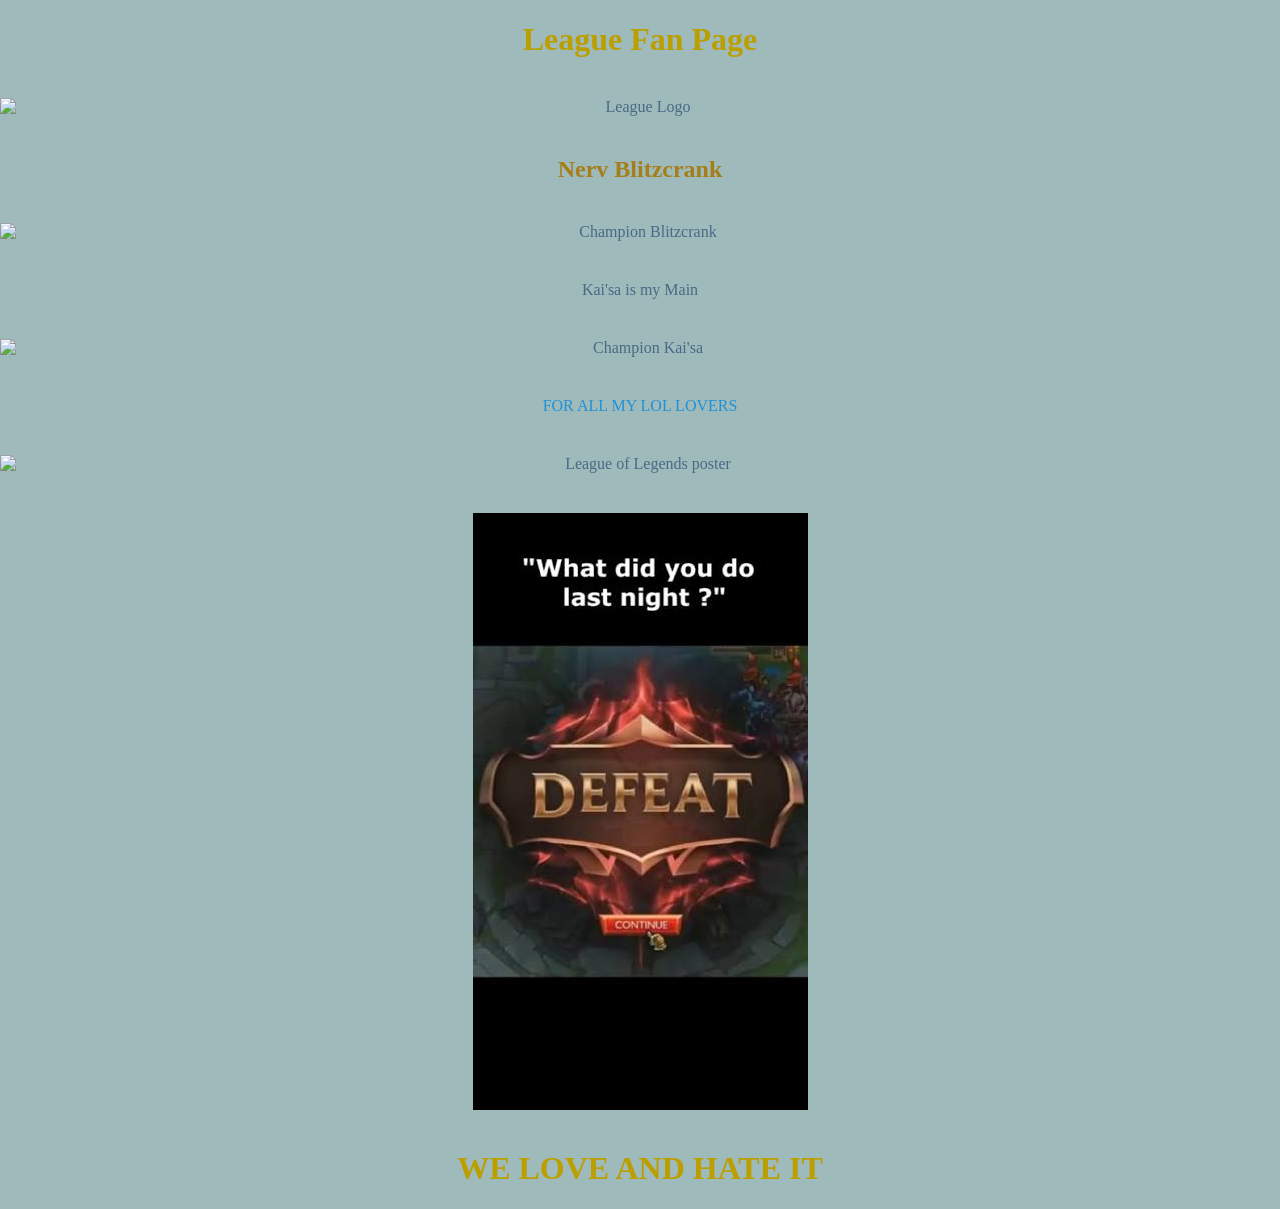
==== index.html @ 44a2ebea "Aktueller stand hochladen" ====
<!DOCTYPE html>
<html lang="en">

<head>
    <meta charset="UTF-8">
    <meta name="viewport" content="width=device-width, initial-scale=1.0">
    <title>LOL FANBOY</title>
    <link rel="stylesheet" href="style.css">
</head>

<body>
    <h1>League Fan Page</h1><img src="https://www.pngarts.com/files/4/League-of-Legends-Logo-PNG-Image-Background.png"
        alt="League Logo">
    <h2>Nerv Blitzcrank</h2>
    <img class="fullscreen"
        src="https://raw.communitydragon.org/16.21/plugins/rcp-be-lol-game-data/global/default/assets/characters/blitzcrank/skins/skin01/images/blitzcrank_splash_centered_1.jpg"
        alt="Champion Blitzcrank">

    <body>
        Kai'sa is my Main
    </body>
    <img class="fullscreen" src="https://ddragon.leagueoflegends.com/cdn/img/champion/splash/Kaisa_16.jpg"
        alt="Champion Kai'sa">
    <footer>FOR ALL MY LOL LOVERS</footer>
    <img class="fullscreen" src="https://static.posters.cz/image/hp/60678.jpg" alt="League of Legends poster">

    <img src="image/images.jpeg" alt="League Defeat">
    <H1>WE LOVE AND HATE IT</H1>
</body>

</html>
---- style.css ----
p {
    color: grey
}

h1 {
    color: rgb(187, 159, 1);
}

h2 {
    color: rgb(166, 126, 25);
}

footer {
    color: rgb(33, 145, 214);
}

body {
    background-color: rgb(159, 186, 186);
}

body {
    color: rgb(71, 106, 134);
}


body {
    margin: 0;
    text-align: center;
}


img {
    display: block;
    max-width: 100%;
    height: auto;
    margin: 0 auto;
}


img.fullscreen {
    width: 100%;
}

img {
    margin-bottom: 40px;
}

img {
    margin-top: 40px;
}

@font-face {
    font-family: 'MeineSchrift';
    src: url('fonts/meine-schrift.woff2') format('woff2');
    font-weight: normal;
    font-style: normal;
}
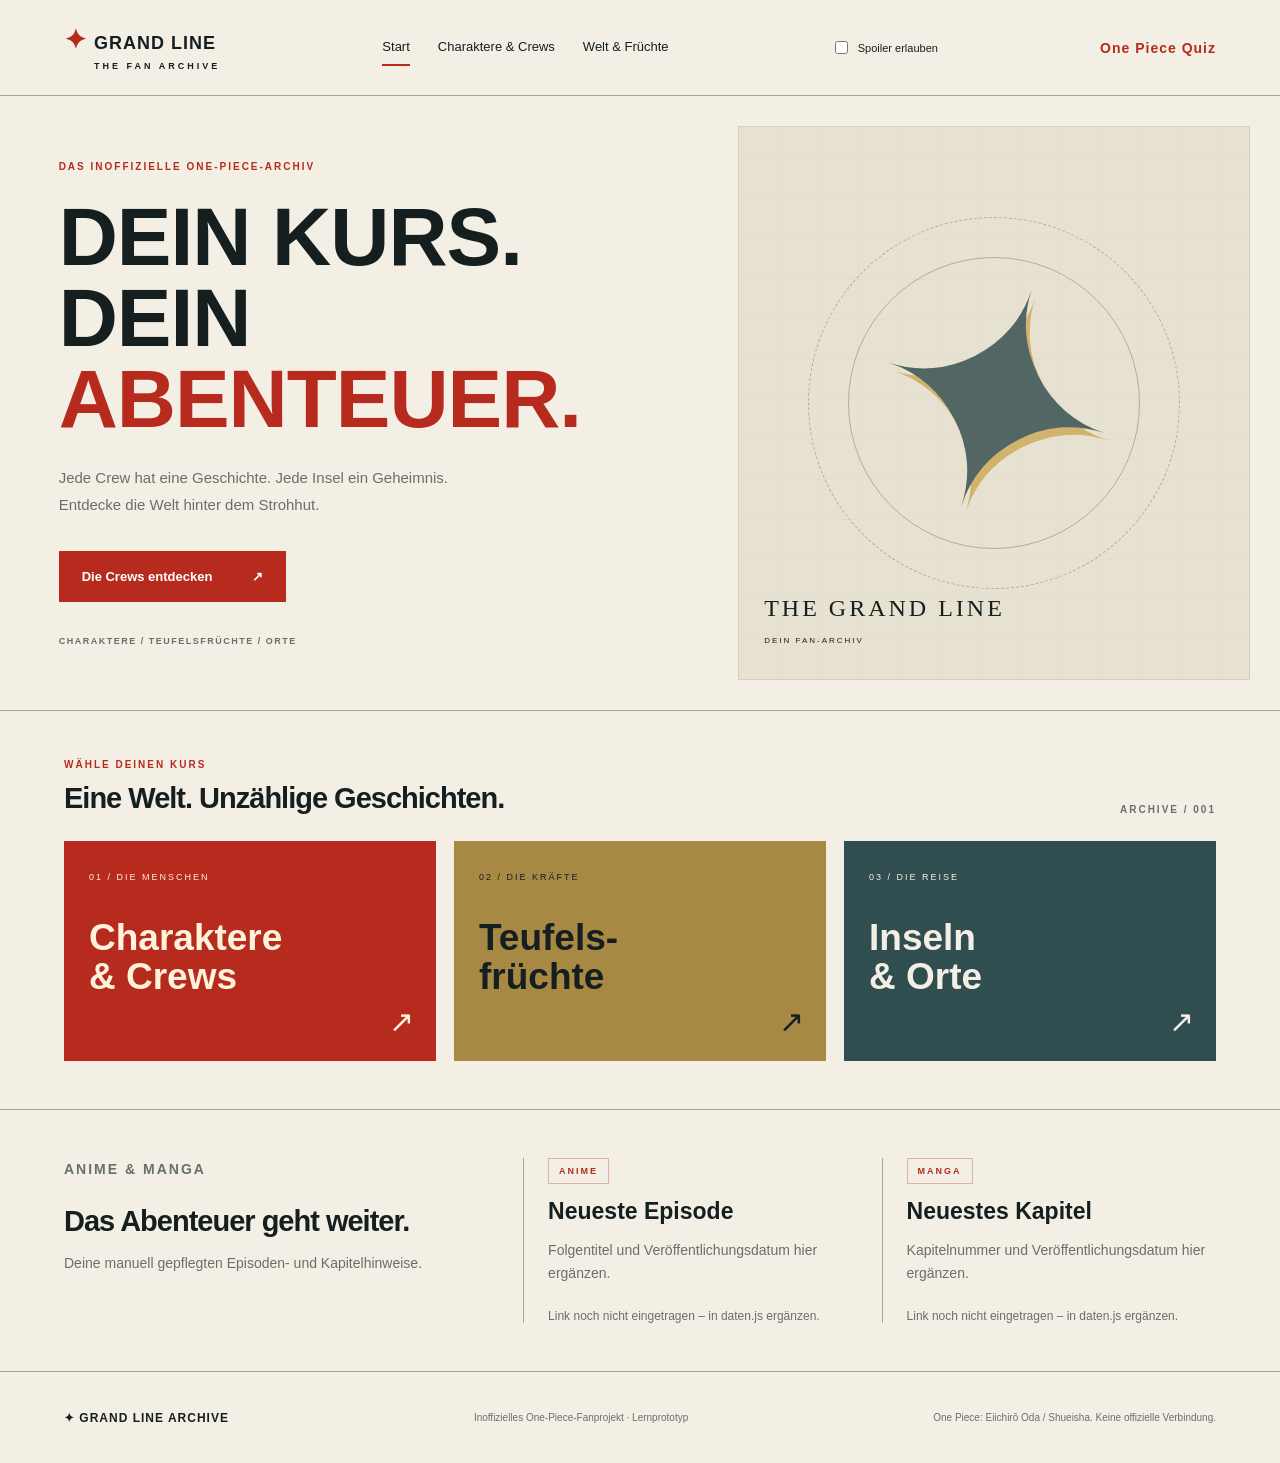
==== commit f44f3c90: "Add files via upload" ====
--- a/index.html
+++ b/index.html
@@ -1,31 +1,90 @@
-<!DOCTYPE html>
-<html lang="en">
+<!doctype html>
+<html lang="de">
 
 <head>
-    <meta charset="UTF-8">
-    <meta name="viewport" content="width=device-width, initial-scale=1.0">
-    <title>LOL FANBOY</title>
-    <link rel="stylesheet" href="style.css">
+  <meta charset="utf-8">
+  <meta name="viewport" content="width=device-width, initial-scale=1">
+  <title>Start · Grand Line Archive</title>
+  <link rel="stylesheet" href="style.css">
+  <!-- Nur noch EINE JavaScript-Datei: Daten oben, Funktionen darunter. -->
+  <script src="app.js" defer></script>
 </head>
 
 <body>
-    <h1>League Fan Page</h1><img src="https://www.pngarts.com/files/4/League-of-Legends-Logo-PNG-Image-Background.png"
-        alt="League Logo">
-    <h2>Nerv Blitzcrank</h2>
-    <img class="fullscreen"
-        src="https://raw.communitydragon.org/16.21/plugins/rcp-be-lol-game-data/global/default/assets/characters/blitzcrank/skins/skin01/images/blitzcrank_splash_centered_1.jpg"
-        alt="Champion Blitzcrank">
+  <a class="skip" href="#main">Zum Inhalt</a>
+  <!-- Navigation, Quiz-Link und Spoiler-Schalter: einmal zentral in app.js ändern. -->
+  <header id="site-header"></header>
 
-    <body>
-        Kai'sa is my Main
-    </body>
-    <img class="fullscreen" src="https://ddragon.leagueoflegends.com/cdn/img/champion/splash/Kaisa_16.jpg"
-        alt="Champion Kai'sa">
-    <footer>FOR ALL MY LOL LOVERS</footer>
-    <img class="fullscreen" src="https://static.posters.cz/image/hp/60678.jpg" alt="League of Legends poster">
+  <!-- HIER bearbeitest du die Überschriften und Inhalte dieser Seite. -->
+  <main id="main">
+    <section class="hero">
+      <div class="hero-copy">
+        <p class="eyebrow">DAS INOFFIZIELLE ONE-PIECE-ARCHIV</p>
+        <h1>DEIN KURS.<br>DEIN <em>ABENTEUER.</em>
+        </h1>
+        <p class="intro">Jede Crew hat eine Geschichte. Jede Insel ein Geheimnis.<br>Entdecke die Welt hinter dem
+          Strohhut.</p>
+        <a class="button" href="charaktere.html">Die Crews entdecken <span>↗</span>
+        </a>
+        <p class="micro">CHARAKTERE / TEUFELSFRÜCHTE / ORTE</p>
+      </div>
+      <div class="chart" id="hero-visual">
+        <div id="hero-fallback" role="img" aria-label="Dekorative Seekarte mit Kompass">
+          <span class="north">
+          </span>
+          <div class="compass">✦</div>
+          <span class="chart-label">THE GRAND LINE<br>
+            <small>DEIN FAN-ARCHIV</small>
+          </span>
+        </div>
+      </div>
+    </section>
+    <section class="section">
+      <div class="section-heading">
+        <div>
+          <p class="eyebrow">WÄHLE DEINEN KURS</p>
+          <h2>Eine Welt. Unzählige Geschichten.</h2>
+        </div>
+        <span class="issue">ARCHIVE / 001</span>
+      </div>
+      <div class="category-grid">
+        <a class="category red" href="charaktere.html">
+          <span>01 / DIE MENSCHEN</span>
+          <h3>Charaktere<br>& Crews</h3>
+          <span class="arrow">↗</span>
+        </a>
+        <a class="category gold" href="welt.html#fruechte">
+          <span>02 / DIE KRÄFTE</span>
+          <h3>Teufels-<br>früchte</h3>
+          <span class="arrow">↗</span>
+        </a>
+        <a class="category blue" href="welt.html#orte">
+          <span>03 / DIE REISE</span>
+          <h3>Inseln<br>& Orte</h3>
+          <span class="arrow">↗</span>
+        </a>
+      </div>
+    </section>
+    <section class="section releases">
+      <div>
+        <p class="eyebrow">ANIME & MANGA</p>
+        <h2>Das Abenteuer geht weiter.</h2>
+        <p>Deine manuell gepflegten Episoden- und Kapitelhinweise.</p>
+      </div>
+      <div id="release-cards" class="release-cards">
+      </div>
+    </section>
+  </main>
 
-    <img src="image/images.jpeg" alt="League Defeat">
-    <H1>WE LOVE AND HATE IT</H1>
+  <!-- Fusszeile und Detailfenster werden ebenfalls zentral eingesetzt. -->
+  <footer id="site-footer"></footer>
+  <dialog id="details" aria-labelledby="detail-title">
+    <button class="close" type="button" aria-label="Details schliessen">×</button>
+    <div id="detail-content"></div>
+  </dialog>
+  <noscript>Bitte aktiviere JavaScript für Navigation, Karten, Suche und Filter. Die drei Seiten: <a
+      href="index.html">Start</a>, <a href="charaktere.html">Charaktere & Crews</a>, <a href="welt.html">Welt &
+      Früchte</a>.</noscript>
 </body>
 
 </html>
--- a/style.css
+++ b/style.css
@@ -1,57 +1,917 @@
-p {
-    color: grey
+/* FARBEN – diese Variablen gelten überall */
+:root {
+   --bg: #f3efe5;
+   --ink: #161f20;
+   --red: #b72b1e;
+   --gold: #a78944;
+   --line: #a8a499;
+   --muted: #68706b
+}
+
+* {
+   box-sizing: border-box
+}
+
+html {
+   scroll-behavior: smooth;
+   scroll-padding-top: 24px
+}
+
+body {
+   margin: 0;
+   background: var(--bg);
+   color: var(--ink);
+   font-family: Arial, Helvetica, sans-serif
+}
+
+a {
+   color: inherit;
+   text-decoration: none
+}
+
+button,
+input,
+select {
+   font: inherit
+}
+
+button,
+a,
+input,
+select {
+   touch-action: manipulation
+}
+
+a:focus-visible,
+button:focus-visible,
+input:focus-visible,
+select:focus-visible {
+   outline: 3px solid var(--red);
+   outline-offset: 5px
+}
+
+/* KOPFZEILE UND NAVIGATION */
+header {
+   padding: 24px 5%;
+   display: flex;
+   align-items: center;
+   justify-content: space-between;
+   border-bottom: 1px solid var(--line);
+   gap: 24px
+}
+
+.brand {
+   font-weight: 900;
+   letter-spacing: 1px;
+   font-size: 18px
+}
+
+.brand small {
+   display: block;
+   font-size: 9px;
+   letter-spacing: 3px;
+   margin: 5px 0 0 30px
+}
+
+.brand-icon {
+   font-size: 27px;
+   color: var(--red)
+}
+
+nav {
+   display: flex;
+   gap: 28px;
+   font-size: 13px
+}
+
+nav a {
+   padding: 10px 0
+}
+
+nav a[aria-current] {
+   border-bottom: 2px solid var(--red)
+}
+
+.spoiler {
+   font-size: 11px;
+   display: flex;
+   align-items: center;
+   gap: 7px
+}
+
+input[type=checkbox] {
+   accent-color: var(--red)
+}
+
+/* STARTSEITE: GROSSER EINSTIEG */
+.hero {
+   display: grid;
+   grid-template-columns: 1.2fr 1fr;
+   min-height: 530px;
+   border-bottom: 1px solid var(--line)
+}
+
+.hero-copy {
+   padding: 65px 0 55px 8.4%
+}
+
+.eyebrow,
+.micro,
+.issue,
+.tag {
+   font-size: 10px;
+   font-weight: 700;
+   letter-spacing: 2px
+}
+
+.eyebrow {
+   color: var(--red);
+   margin: 0 0 24px
 }
 
 h1 {
-    color: rgb(187, 159, 1);
+   font-family: Impact, 'Arial Narrow', sans-serif;
+   font-size: clamp(48px, 6.4vw, 100px);
+   font-weight: 900;
+   line-height: .99;
+   letter-spacing: -1px;
+   margin: 0 0 25px
+}
+
+h1 em {
+   font-style: normal;
+   color: var(--red)
+}
+
+.intro,
+.page-title>p:last-of-type {
+   font-size: 15px;
+   line-height: 1.8;
+   color: var(--muted)
+}
+
+.button {
+   display: inline-flex;
+   gap: 40px;
+   background: var(--red);
+   color: white;
+   padding: 18px 23px;
+   font-weight: 700;
+   font-size: 13px;
+   margin: 18px 0 25px
+}
+
+.button:hover {
+   background: #932a21
+}
+
+.micro {
+   font-size: 9px;
+   letter-spacing: 1.5px;
+   color: var(--muted)
+}
+
+.chart {
+   position: relative;
+   margin: 30px 30px 30px 40px;
+   display: grid;
+   place-items: center;
+   overflow: hidden;
+   background: repeating-linear-gradient(0deg, transparent 0 39px, #d6cfbc66 40px), repeating-linear-gradient(90deg, transparent 0 39px, #d6cfbc66 40px), #e6e1d1;
+   border: 1px solid #d6cfbc
+}
+
+.chart:before,
+.chart:after {
+   content: '';
+   position: absolute;
+   width: 290px;
+   height: 290px;
+   border: 1px solid #b5ad95;
+   border-radius: 50%
+}
+
+.chart:after {
+   width: 370px;
+   height: 370px;
+   border-style: dashed
+}
+
+.compass {
+   font-size: 300px;
+   color: #526664;
+   line-height: 1;
+   transform: rotate(18deg);
+   text-shadow: 6px 6px 0 #d1b36e
+}
+
+.north {
+   position: absolute;
+   top: 27px;
+   font-family: Georgia, serif
+}
+
+.chart-label {
+   position: absolute;
+   bottom: 30px;
+   left: 25px;
+   font-family: Georgia, serif;
+   font-size: 24px;
+   letter-spacing: 3px
+}
+
+.chart-label small {
+   font: 8px Arial;
+   letter-spacing: 2px
+}
+
+.coordinate {
+   position: absolute;
+   right: 14px;
+   top: 25px;
+   writing-mode: vertical-rl;
+   font-size: 8px;
+   letter-spacing: 3px
+}
+
+/* INHALTSBEREICHE UND KATEGORIEN */
+.section {
+   padding: 48px 5%;
+   border-bottom: 1px solid var(--line)
+}
+
+.section-heading {
+   display: flex;
+   justify-content: space-between;
+   align-items: end;
+   gap: 15px;
+   margin-bottom: 26px
+}
+
+.section-heading .eyebrow {
+   margin-bottom: 12px
 }
 
 h2 {
-    color: rgb(166, 126, 25);
-}
-
+   font-size: 29px;
+   letter-spacing: -1px;
+   margin: 0
+}
+
+h3 {
+   margin: 14px 0;
+   font-size: 23px
+}
+
+.issue {
+   color: var(--muted);
+   white-space: nowrap
+}
+
+.category-grid {
+   display: grid;
+   grid-template-columns: repeat(3, 1fr);
+   gap: 18px
+}
+
+.category {
+   padding: 25px;
+   min-height: 220px;
+   position: relative;
+   transition: transform .2s
+}
+
+.category:hover {
+   transform: translateY(-4px)
+}
+
+.category>span:first-child {
+   font-size: 9px;
+   letter-spacing: 2px
+}
+
+.category h3 {
+   font-size: 37px;
+   line-height: 1.05;
+   margin-top: 35px
+}
+
+.red {
+   background: var(--red);
+   color: #fff4db
+}
+
+.gold {
+   background: var(--gold)
+}
+
+.blue {
+   background: #304d50;
+   color: #f3efe5
+}
+
+.arrow {
+   position: absolute;
+   right: 22px;
+   bottom: 22px;
+   font-size: 30px
+}
+
+/* ANIME UND MANGA */
+.releases {
+   display: grid;
+   grid-template-columns: 1.3fr 1fr 1fr;
+   gap: 25px
+}
+
+.releases p,
+.card p {
+   font-size: 14px;
+   line-height: 1.65;
+   color: var(--muted)
+}
+
+.releases article {
+   border-left: 1px solid var(--line);
+   padding-left: 24px
+}
+
+.releases small {
+   color: var(--muted);
+   font-size: 11px
+}
+
+.tag {
+   display: inline-block;
+   color: var(--red);
+   border: 1px solid #b8362b55;
+   padding: 7px 10px;
+   font-size: 9px
+}
+
+/* FUSSZEILE */
 footer {
-    color: rgb(33, 145, 214);
-}
-
-body {
-    background-color: rgb(159, 186, 186);
-}
-
-body {
-    color: rgb(71, 106, 134);
-}
-
-
-body {
-    margin: 0;
-    text-align: center;
-}
-
-
-img {
-    display: block;
-    max-width: 100%;
-    height: auto;
-    margin: 0 auto;
-}
-
-
-img.fullscreen {
-    width: 100%;
-}
-
-img {
-    margin-bottom: 40px;
-}
-
-img {
-    margin-top: 40px;
-}
-
-@font-face {
-    font-family: 'MeineSchrift';
-    src: url('fonts/meine-schrift.woff2') format('woff2');
-    font-weight: normal;
-    font-style: normal;
+   display: flex;
+   align-items: center;
+   justify-content: space-between;
+   gap: 20px;
+   padding: 30px 5%
+}
+
+footer .brand {
+   font-size: 12px
+}
+
+footer p {
+   font-size: 10px;
+   color: var(--muted)
+}
+
+/* UNTERSEITEN */
+.page-title {
+   padding: 65px 5% 45px;
+   border-bottom: 1px solid var(--line)
+}
+
+.page-title h1 {
+   font-size: clamp(42px, 6vw, 85px)
+}
+
+/* SUCHE UND FILTER */
+.tools {
+   display: flex;
+   gap: 20px;
+   margin-bottom: 24px
+}
+
+.tools label {
+   font-size: 11px;
+   font-weight: bold;
+   display: grid;
+   gap: 8px
+}
+
+.search {
+   flex: 1
+}
+
+input[type=search],
+select {
+   width: 100%;
+   padding: 15px;
+   background: transparent;
+   border: 1px solid #a8a99e;
+   border-radius: 0;
+   color: var(--ink)
+}
+
+/* KARTEN */
+.cards {
+   display: grid;
+   grid-template-columns: repeat(3, 1fr);
+   gap: 22px
+}
+
+.cards.two {
+   grid-template-columns: repeat(2, 1fr)
+}
+
+.card {
+   border: 1px solid var(--line);
+   background: #faf7ef;
+   padding: 18px
+}
+
+.poster {
+   height: 210px;
+   background: #e5ddc7;
+   display: grid;
+   place-content: center;
+   text-align: center;
+   position: relative;
+   overflow: hidden
+}
+
+.poster .initial {
+   font: 100px Impact, sans-serif;
+   letter-spacing: -4px;
+   color: #9b4935
+}
+
+.poster:after {
+   content: 'BILDPLATZHALTER';
+   font-size: 8px;
+   letter-spacing: 3px;
+   margin-top: 12px
+}
+
+.poster .wanted {
+   font-family: Georgia, serif;
+   font-weight: bold;
+   font-size: 18px;
+   letter-spacing: 6px
+}
+
+.card:nth-child(2n) .poster {
+   background: #dce2d6
+}
+
+.card:nth-child(2n) .initial {
+   color: #496859
+}
+
+.card h3 {
+   margin-bottom: 7px
+}
+
+.card .meta {
+   font-size: 10px;
+   letter-spacing: 1px;
+   text-transform: uppercase;
+   color: var(--red)
+}
+
+.text-button {
+   padding: 10px 0;
+   border: 0;
+   border-bottom: 1px solid var(--ink);
+   background: none;
+   cursor: pointer;
+   font-weight: bold;
+   font-size: 12px;
+   color: var(--ink)
+}
+
+.jump {
+   display: flex;
+   gap: 25px;
+   font-size: 13px;
+   font-weight: bold;
+   margin-top: 25px
+}
+
+.jump a {
+   border-bottom: 1px solid var(--red);
+   padding: 8px 0
+}
+
+/* DETAILFENSTER */
+dialog {
+   background: var(--bg);
+   color: var(--ink);
+   padding: 40px;
+   border: 1px solid var(--line);
+   width: min(560px, 90vw);
+   max-height: 85vh
+}
+
+dialog::backdrop {
+   background: #142023bb
+}
+
+.close {
+   float: right;
+   background: none;
+   border: 0;
+   font-size: 30px;
+   cursor: pointer
+}
+
+.detail-copy {
+   line-height: 1.8;
+   color: var(--muted)
+}
+
+.spoiler-note {
+   background: #e5ddc7;
+   padding: 14px;
+   font-size: 13px
+}
+
+.skip {
+   position: absolute;
+   top: -80px;
+   padding: 12px;
+   background: white;
+   z-index: 2
+}
+
+.skip:focus {
+   top: 10px
+}
+
+[hidden] {
+   display: none !important
+}
+
+/* ANPASSUNG FÜR TABLETS */
+@media(max-width:900px) {
+   header {
+      flex-wrap: wrap
+   }
+
+   nav {
+      order: 3;
+      width: 100%;
+      justify-content: space-between;
+      gap: 10px
+   }
+
+   .hero {
+      grid-template-columns: 1fr 0.8fr
+   }
+
+   .hero-copy {
+      padding: 45px 5%
+   }
+
+   .chart {
+      margin: 20px 20px 20px 0
+   }
+
+   .compass {
+      font-size: 230px
+   }
+
+   .chart:after {
+      width: 280px;
+      height: 280px
+   }
+
+   .chart:before {
+      width: 220px;
+      height: 220px
+   }
+
+   .chart-label {
+      font-size: 16px
+   }
+
+   .releases {
+      grid-template-columns: 1fr 1fr
+   }
+
+   .releases>div {
+      grid-column: 1/-1
+   }
+
+   .cards {
+      grid-template-columns: repeat(2, 1fr)
+   }
+
+   footer {
+      flex-wrap: wrap
+   }
+}
+
+/* ANPASSUNG FÜR HANDYS */
+@media(max-width:600px) {
+   .hero {
+      grid-template-columns: 1fr
+   }
+
+   .hero-copy {
+      padding: 40px 5% 20px
+   }
+
+   .chart {
+      height: 290px;
+      margin: 10px 5% 25px
+   }
+
+   .hero h1 {
+      font-size: 60px
+   }
+
+   .category-grid,
+   .cards,
+   .cards.two,
+   .releases {
+      grid-template-columns: 1fr
+   }
+
+   .category {
+      min-height: 180px
+   }
+
+   .category h3 {
+      margin-top: 25px
+   }
+
+   .section {
+      padding: 32px 5%
+   }
+
+   .section-heading {
+      align-items: start
+   }
+
+   .issue {
+      display: none
+   }
+
+   .tools {
+      flex-direction: column
+   }
+
+   .releases article {
+      border-left: 0;
+      border-top: 1px solid var(--line);
+      padding: 20px 0 0
+   }
+
+   .brand {
+      font-size: 15px
+   }
+
+   .spoiler {
+      font-size: 10px
+   }
+
+   nav {
+      font-size: 11px
+   }
+
+   h2 {
+      font-size: 25px
+   }
+
+   .poster {
+      height: 230px
+   }
+
+   footer {
+      display: block
+   }
+
+   footer p {
+      line-height: 1.7
+   }
+}
+
+@media(prefers-reduced-motion:reduce) {
+   html {
+      scroll-behavior: auto
+   }
+
+   * {
+      transition: none !important
+   }
+}
+
+
+
+/* BILDER UND PLATZHALTER */
+.media {
+   position: relative;
+   overflow: hidden;
+   background: #e5ddc7;
+   min-height: 160px;
+   display: grid;
+   place-items: center
+}
+
+.media-image {
+   display: block;
+   width: 100%;
+   height: 230px;
+   object-fit: cover
+}
+
+.image-fallback {
+   min-height: 190px;
+   display: grid;
+   place-content: center;
+   text-align: center;
+   padding: 16px;
+   color: #765b43;
+   gap: 10px;
+   width: 100%
+}
+
+.image-fallback strong {
+   font-family: Georgia, serif;
+   font-size: 25px
+}
+
+.image-fallback small {
+   font-size: 10px;
+   letter-spacing: 1px
+}
+
+.image-fallback code {
+   font-size: 10px;
+   overflow-wrap: anywhere
+}
+
+#hero-fallback {
+   display: grid;
+   place-items: center;
+   width: 100%;
+   height: 100%;
+   min-height: 350px
+}
+
+#hero-visual .media {
+   height: 100%;
+   width: 100%
+}
+
+#hero-visual .media-image {
+   height: 100%;
+   min-height: 350px
+}
+
+#hero-visual:has(.media):before,
+#hero-visual:has(.media):after {
+   display: none
+}
+
+/* CREW-KARTEN */
+.crew-grid {
+   display: grid;
+   grid-template-columns: repeat(3, 1fr);
+   gap: 16px;
+   margin-top: 25px
+}
+
+.crew-card {
+   border: 1px solid var(--line);
+   padding: 14px
+}
+
+.crew-card h3 {
+   font-size: 20px
+}
+
+.crew-card p {
+   font-size: 13px;
+   line-height: 1.6
+}
+
+.crew-card .media-image {
+   height: 140px
+}
+
+.crew-card .image-fallback {
+   min-height: 140px
+}
+
+/* VERÖFFENTLICHUNGSKARTEN */
+.release-cards {
+   display: grid;
+   grid-template-columns: 1fr 1fr;
+   gap: 24px;
+   grid-column: span 2
+}
+
+.release-cards article {
+   min-width: 0
+}
+
+.release-cards .media-image {
+   height: 150px
+}
+
+.release-cards .image-fallback {
+   min-height: 100px
+}
+
+.release-link {
+   display: inline-block;
+   color: var(--red);
+   font-size: 12px;
+   font-weight: bold;
+   border-bottom: 1px solid;
+   padding: 8px 0
+}
+
+.unconfigured {
+   font-size: 12px;
+   color: var(--muted);
+   display: block;
+   padding-top: 10px
+}
+
+.detail-media {
+   margin-top: 20px
+}
+
+.detail-media .media-image {
+   height: 280px;
+   object-fit: contain
+}
+
+.detail-media .image-fallback {
+   min-height: 120px
+}
+
+#detail-content .eyebrow {
+   padding-right: 30px
+}
+
+.source-link {
+   display: inline-block;
+   margin-top: 12px;
+   color: var(--red);
+   font-size: 12px
+}
+
+.spoiler-hint {
+   font-size: 12px;
+   color: var(--muted);
+   line-height: 1.6
+}
+
+.card {
+   display: flex;
+   flex-direction: column
+}
+
+.card>.text-button {
+   margin-top: auto;
+   align-self: start
+}
+
+@media(max-width:900px) {
+   .crew-grid {
+      grid-template-columns: repeat(2, 1fr)
+   }
+
+   .release-cards {
+      grid-column: 1/-1
+   }
+}
+
+@media(max-width:600px) {
+
+   .crew-grid,
+   .release-cards {
+      grid-template-columns: 1fr
+   }
+
+   .release-cards article {
+      border-top: 1px solid var(--line)
+   }
+
+   #hero-fallback {
+      min-height: 290px
+   }
+
+   .media-image {
+      height: 250px
+   }
+}
+
+/* QUIZ-LINK – jetzt auf Desktop UND Handy aktiv, ausserhalb von @media. */
+.quiz-link {
+   font-family: Arial, sans-serif;
+   font-size: 14px;
+   font-weight: 700;
+   color: var(--red);
+   letter-spacing: 1px;
+}
+
+.quiz-link:hover {
+   text-decoration: underline;
 }
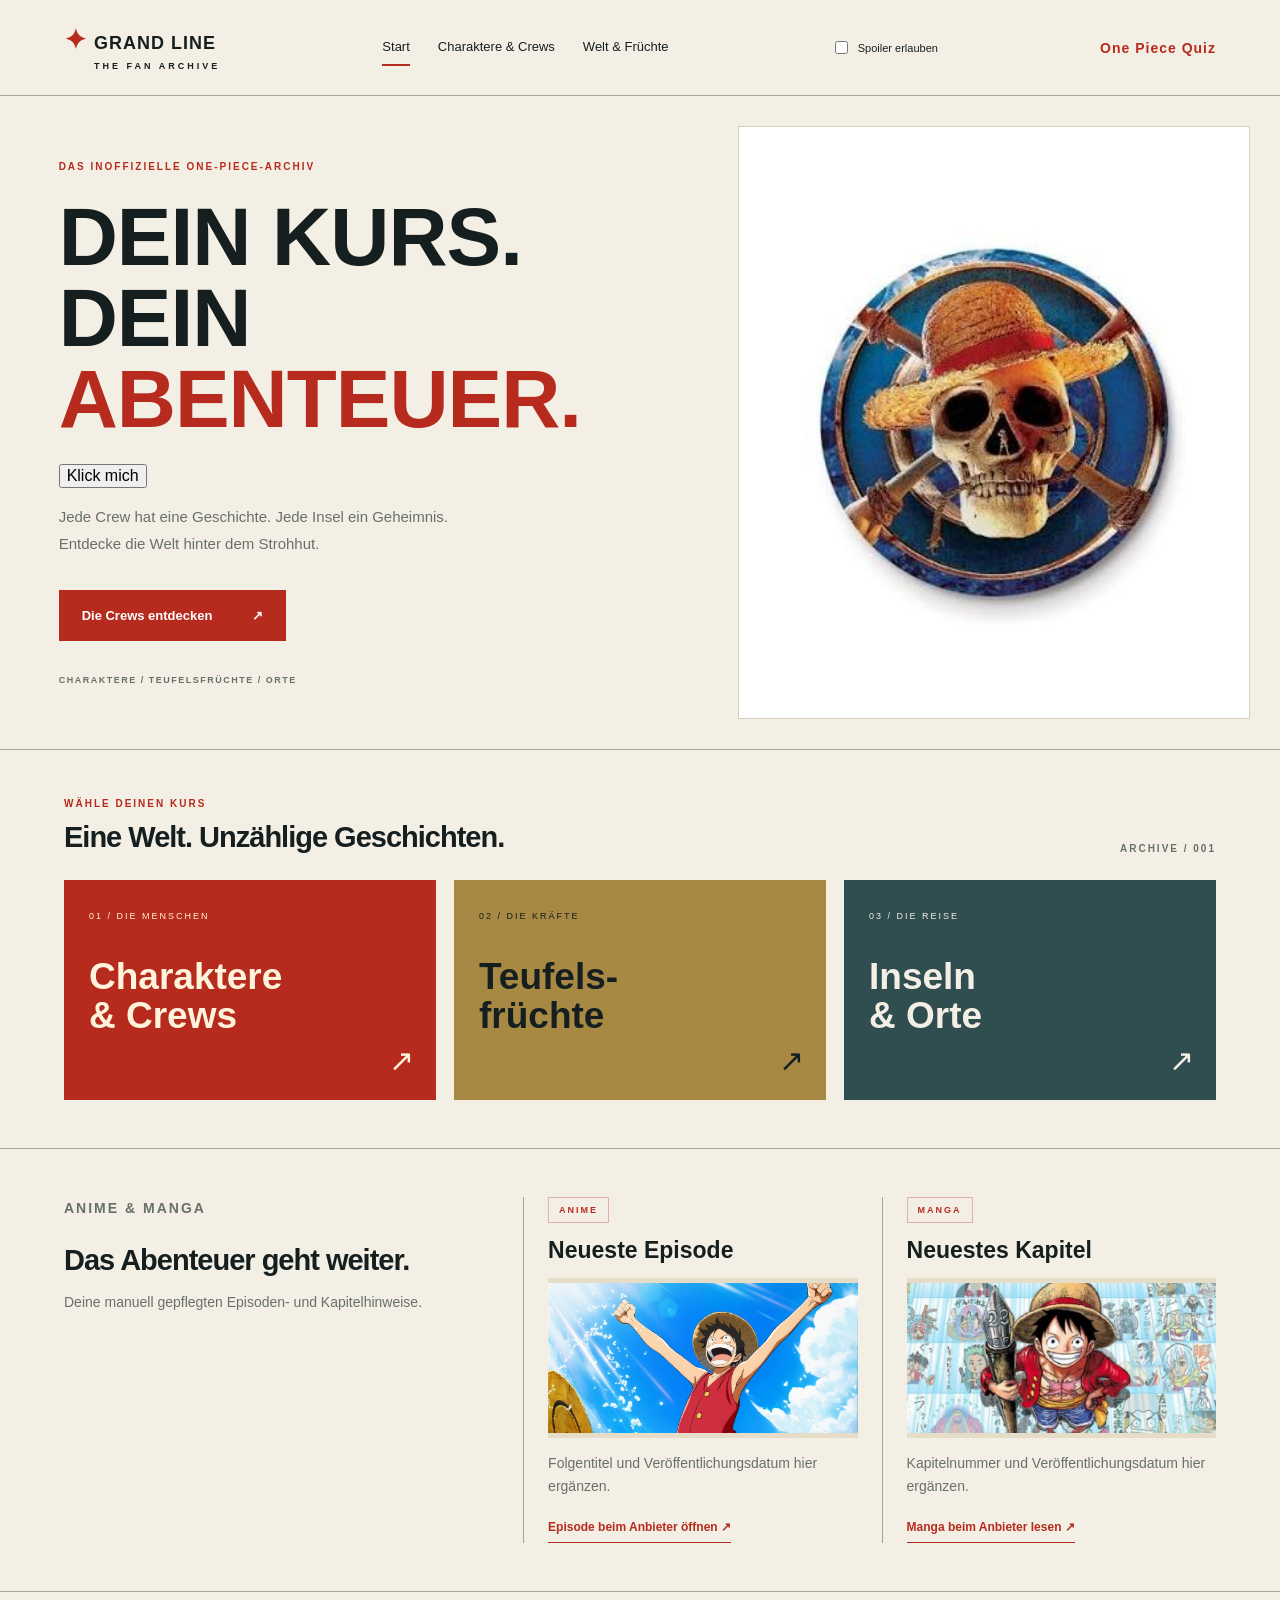
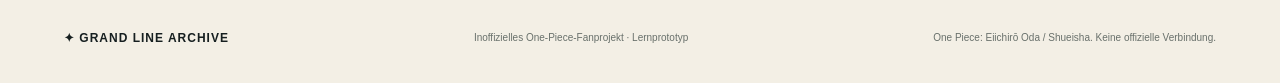
==== commit af3332d3: "Bilder eingefügt und links" ====
--- a/index.html
+++ b/index.html
@@ -22,6 +22,15 @@
         <p class="eyebrow">DAS INOFFIZIELLE ONE-PIECE-ARCHIV</p>
         <h1>DEIN KURS.<br>DEIN <em>ABENTEUER.</em>
         </h1>
+
+        <head>
+          <script src="script.js" defer></script>
+        </head>
+
+        <body>
+          <button id="myButton">Klick mich</button>
+        </body>
+
         <p class="intro">Jede Crew hat eine Geschichte. Jede Insel ein Geheimnis.<br>Entdecke die Welt hinter dem
           Strohhut.</p>
         <a class="button" href="charaktere.html">Die Crews entdecken <span>↗</span>
@@ -85,6 +94,7 @@
   <noscript>Bitte aktiviere JavaScript für Navigation, Karten, Suche und Filter. Die drei Seiten: <a
       href="index.html">Start</a>, <a href="charaktere.html">Charaktere & Crews</a>, <a href="welt.html">Welt &
       Früchte</a>.</noscript>
+
 </body>
 
 </html>
